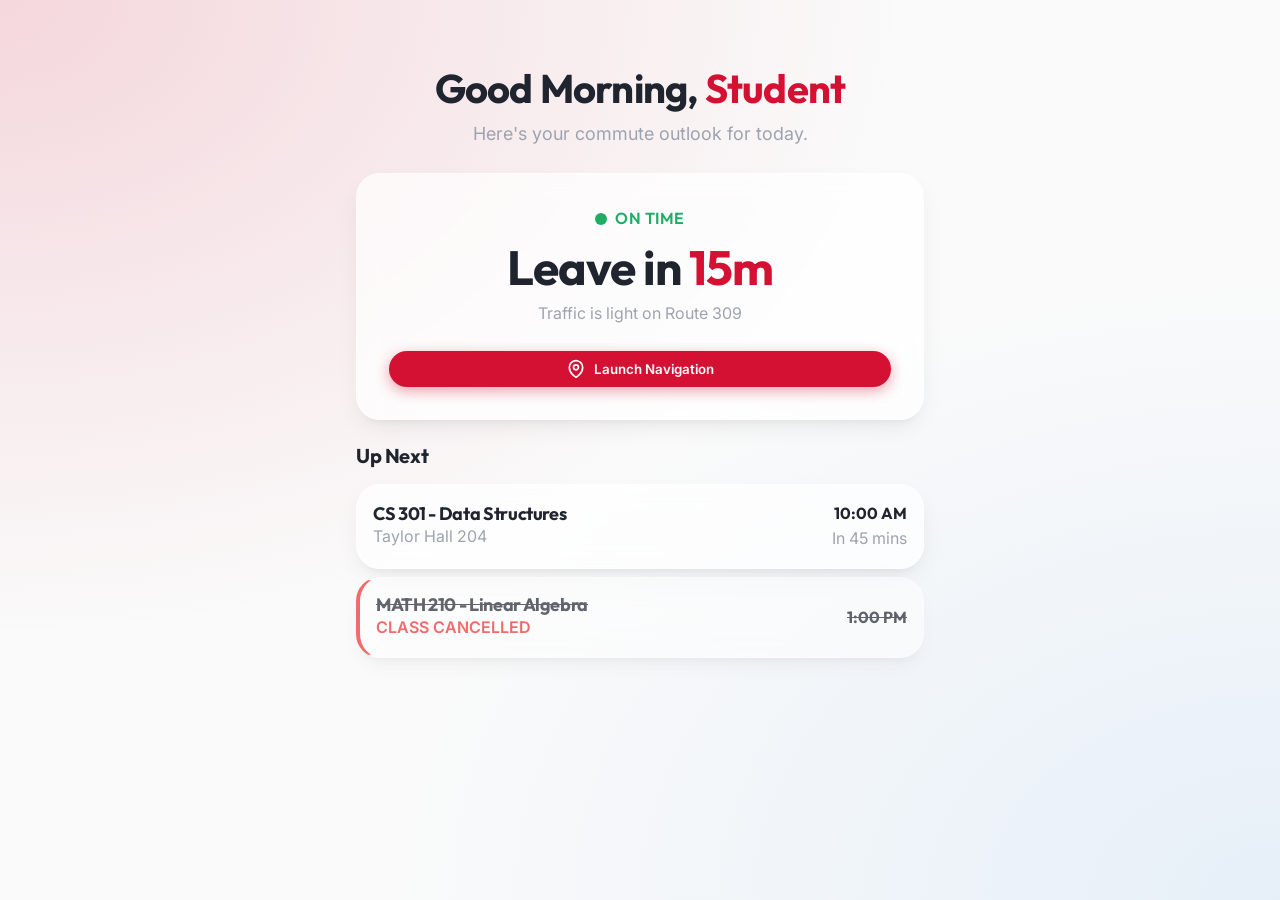
==== index.html @ 035d9648 "Replace demo with Arcadia Commuter UI and assets Remove the old flamboyant SRC/index.html demo and a" ====
<!DOCTYPE html>
<html lang="en">
<head>
    <meta charset="UTF-8">
    <meta name="viewport" content="width=device-width, initial-scale=1.0, maximum-scale=1.0, user-scalable=no">
    <!-- Essential SEO & Meta Settings -->
    <title>Arcadia Commuter Assistant</title>
    <meta name="description" content="A premium utility application to help Arcadia University students determine when to leave for class based on traffic and class cancellations.">
    <!-- Connect our Design System -->
    <link rel="stylesheet" href="styles/style.css">
</head>
<body>
    <div class="container container-sm" style="padding-top: 4rem;">
        
        <!-- Header -->
        <header class="text-center mb-lg">
            <h1 style="font-size: var(--text-4xl); margin-bottom: var(--space-sm);">
                Good Morning, <span class="text-brand">Student</span>
            </h1>
            <p class="text-muted" style="font-size: var(--text-lg);">Here's your commute outlook for today.</p>
        </header>

        <!-- Status Card (Glassmorphism) -->
        <div class="card-glass mb-lg" style="text-align: center;">
            <div style="display: flex; justify-content: center; align-items: center; gap: var(--space-sm); margin-bottom: var(--space-sm);">
                <!-- Animated pulsing dot indicator -->
                <div style="width: 12px; height: 12px; background-color: var(--success-main); border-radius: 50%;" class="animate-pulse-soft"></div>
                <span class="text-success" style="font-weight: 600; font-family: var(--font-heading); letter-spacing: 0.5px;">ON TIME</span>
            </div>
            
            <h2 style="font-size: var(--text-5xl); margin-bottom: var(--space-xs);">
                Leave in <span class="text-brand">15m</span>
            </h2>
            <p class="text-muted" style="margin-bottom: var(--space-lg);">Traffic is light on Route 309</p>
            
            <button class="btn-primary" style="width: 100%;">
                <svg width="20" height="20" viewBox="0 0 24 24" fill="none" stroke="currentColor" stroke-width="2" stroke-linecap="round" stroke-linejoin="round">
                    <path d="M12 22s-8-4.5-8-11.8A8 8 0 0 1 12 2a8 8 0 0 1 8 8.2c0 7.3-8 11.8-8 11.8z"></path>
                    <circle cx="12" cy="10" r="3"></circle>
                </svg>
                Launch Navigation
            </button>
        </div>

        <!-- Schedule Preview -->
        <div>
            <h3 style="font-size: var(--text-xl); margin-bottom: var(--space-md);">Up Next</h3>
            
            <!-- Individual Class Card -->
            <div class="card-glass" style="padding: var(--space-md); margin-bottom: var(--space-sm); display: flex; justify-content: space-between; align-items: center;">
                <div>
                    <h4 style="font-size: var(--text-lg);">CS 301 - Data Structures</h4>
                    <p class="text-muted text-sm">Taylor Hall 204</p>
                </div>
                <div style="text-align: right;">
                    <strong style="font-family: var(--font-heading);">10:00 AM</strong>
                    <p class="text-xs text-muted">In 45 mins</p>
                </div>
            </div>

            <!-- Cancelled Class Card -->
            <div class="card-glass" style="padding: var(--space-md); border-left: 4px solid var(--danger-main); opacity: 0.7;">
                <div class="flex justify-between items-center">
                    <div>
                        <h4 style="font-size: var(--text-lg); text-decoration: line-through;">MATH 210 - Linear Algebra</h4>
                        <p class="text-danger text-sm" style="font-weight: 600;">CLASS CANCELLED</p>
                    </div>
                    <div style="text-align: right; text-decoration: line-through;">
                        <strong style="font-family: var(--font-heading);">1:00 PM</strong>
                    </div>
                </div>
            </div>
        </div>

    </div>

    <script>
        // Check for OS/System theme preference and apply seamlessly if unhandled
        const prefersDarkScheme = window.matchMedia("(prefers-color-scheme: dark)");

        // Initial setup for any dynamic theme-toggling logic we add later
        console.log("Design system loaded successfully.");
    </script>
</body>
</html>
---- styles/style.css ----
/* ==========================================================================
   Arcadia Commuter Assistant: Core Design System
   ========================================================================== */

@import url('https://fonts.googleapis.com/css2?family=Outfit:wght@300;400;500;600;700;800&family=Inter:wght@400;500;600&display=swap');

:root {
  /* ========================================================================
     1. Color Palette (HSL Tokens)
     ======================================================================== */
  /* Arcadia Brand Colors */
  --hue-brand: 350; /* Arcadia Red/Cardinal */
  --sat-brand: 85%;
  --brand-light: hsl(var(--hue-brand), var(--sat-brand), 95%);
  --brand-main: hsl(var(--hue-brand), var(--sat-brand), 45%);
  --brand-dark: hsl(var(--hue-brand), var(--sat-brand), 30%);

  /* Semantic - Accent, Success, Warning, Danger */
  --accent-main: hsl(210, 80%, 55%);
  --success-main: hsl(150, 70%, 40%);
  --warning-main: hsl(40, 95%, 55%);
  --danger-main: hsl(0, 85%, 55%);

  /* Base Light Theme Tokens */
  --bg-primary: hsl(0, 0%, 98%);
  --bg-secondary: hsl(0, 0%, 100%);
  --bg-glass: rgba(255, 255, 255, 0.7);
  --bg-glass-heavy: rgba(255, 255, 255, 0.3);

  --text-primary: hsl(220, 20%, 15%);
  --text-secondary: hsl(220, 15%, 45%);
  --text-muted: hsl(220, 10%, 65%);

  --border-light: hsl(220, 15%, 90%);
  --border-glass: rgba(255, 255, 255, 0.4);

  /* ========================================================================
     2. Typography
     ======================================================================== */
  --font-base: 'Inter', sans-serif;
  --font-heading: 'Outfit', sans-serif;

  --text-xs: 0.75rem;
  --text-sm: 0.875rem;
  --text-base: 1rem;
  --text-lg: 1.125rem;
  --text-xl: 1.25rem;
  --text-2xl: 1.5rem;
  --text-3xl: 2rem;
  --text-4xl: 2.5rem;
  --text-5xl: 3rem;

  /* ========================================================================
     3. Spacing & Sizing
     ======================================================================== */
  --space-xs: 0.25rem;
  --space-sm: 0.5rem;
  --space-md: 1rem;
  --space-lg: 1.5rem;
  --space-xl: 2rem;
  --space-2xl: 3rem;
  
  --container-max: 1200px;
  --container-sm: 600px;

  /* ========================================================================
     4. Layout & Shapes (Radii, Shadows, Glass)
     ======================================================================== */
  --radius-sm: 8px;
  --radius-md: 16px;
  --radius-lg: 24px;
  --radius-round: 9999px;

  --shadow-sm: 0 4px 6px -1px rgba(0, 0, 0, 0.05), 0 2px 4px -1px rgba(0, 0, 0, 0.03);
  --shadow-md: 0 10px 25px -5px rgba(0, 0, 0, 0.08), 0 8px 10px -6px rgba(0, 0, 0, 0.05);
  --shadow-lg: 0 25px 50px -12px rgba(0, 0, 0, 0.15);
  
  --glass-blur: blur(12px);

  /* ========================================================================
     5. Motion & Transitions
     ======================================================================== */
  --transition-fast: 150ms cubic-bezier(0.4, 0, 0.2, 1);
  --transition-base: 250ms cubic-bezier(0.4, 0, 0.2, 1);
  --transition-bounce: 400ms cubic-bezier(0.34, 1.56, 0.64, 1);
}

/* ========================================================================
   Dark Mode Overrides
   ======================================================================== */
@media (prefers-color-scheme: dark) {
  :root {
    --bg-primary: hsl(220, 25%, 8%);
    --bg-secondary: hsl(220, 25%, 12%);
    --bg-glass: rgba(20, 22, 28, 0.75);
    --bg-glass-heavy: rgba(20, 22, 28, 0.4);

    --text-primary: hsl(0, 0%, 98%);
    --text-secondary: hsl(220, 15%, 75%);
    --text-muted: hsl(220, 15%, 55%);

    --border-light: hsl(220, 20%, 20%);
    --border-glass: rgba(255, 255, 255, 0.05);
    
    --shadow-sm: 0 4px 6px -1px rgba(0, 0, 0, 0.3);
    --shadow-md: 0 10px 25px -5px rgba(0, 0, 0, 0.4);
    --shadow-lg: 0 25px 50px -12px rgba(0, 0, 0, 0.6);
  }
}

/* Explicit `.dark` class support if user wants a manual theme toggle */
:root.dark {
  --bg-primary: hsl(220, 25%, 8%);
  --bg-secondary: hsl(220, 25%, 12%);
  --bg-glass: rgba(20, 22, 28, 0.75);
  --bg-glass-heavy: rgba(20, 22, 28, 0.4);

  --text-primary: hsl(0, 0%, 98%);
  --text-secondary: hsl(220, 15%, 75%);
  --text-muted: hsl(220, 15%, 55%);

  --border-light: hsl(220, 20%, 20%);
  --border-glass: rgba(255, 255, 255, 0.05);
  
  --shadow-sm: 0 4px 6px -1px rgba(0, 0, 0, 0.3);
  --shadow-md: 0 10px 25px -5px rgba(0, 0, 0, 0.4);
  --shadow-lg: 0 25px 50px -12px rgba(0, 0, 0, 0.6);
}

/* ========================================================================
   Reset & Base Styles
   ======================================================================== */
*, *::before, *::after {
  box-sizing: border-box;
  margin: 0;
  padding: 0;
}

body {
  font-family: var(--font-base);
  background-color: var(--bg-primary);
  color: var(--text-primary);
  line-height: 1.6;
  min-height: 100vh;
  transition: background-color var(--transition-base), color var(--transition-base);
  
  /* Beautiful animated mesh gradient background for extreme premium feel */
  background-image: 
    radial-gradient(at 0% 0%, hsla(var(--hue-brand), var(--sat-brand), 45%, 0.15) 0px, transparent 50%),
    radial-gradient(at 100% 100%, hsla(210, 80%, 55%, 0.1) 0px, transparent 50%);
  background-attachment: fixed;
  background-size: cover;
}

h1, h2, h3, h4, h5, h6 {
  font-family: var(--font-heading);
  font-weight: 700;
  line-height: 1.2;
  color: var(--text-primary);
  letter-spacing: -0.02em;
}

a {
  color: var(--accent-main);
  text-decoration: none;
  transition: color var(--transition-fast);
}

a:hover {
  filter: brightness(1.2);
}

img {
  max-width: 100%;
  display: block;
}

/* ========================================================================
   Utility Classes & Components
   ======================================================================== */

.container {
  width: 100%;
  max-width: var(--container-max);
  margin: 0 auto;
  padding: 0 var(--space-md);
}

.container-sm {
  max-width: var(--container-sm);
}

/* Premium Glassmorphic Card */
.card-glass {
  background: var(--bg-glass);
  backdrop-filter: var(--glass-blur);
  -webkit-backdrop-filter: var(--glass-blur);
  border: 1px solid var(--border-glass);
  border-radius: var(--radius-lg);
  padding: var(--space-xl);
  box-shadow: var(--shadow-md);
  transition: transform var(--transition-bounce), box-shadow var(--transition-base);
}

.card-glass:hover {
  transform: translateY(-4px);
  box-shadow: var(--shadow-lg);
}

/* Primary Action Button */
.btn-primary {
  display: inline-flex;
  align-items: center;
  justify-content: center;
  gap: var(--space-sm);
  background-color: var(--brand-main);
  color: #ffffff;
  font-family: var(--font-base);
  font-weight: 600;
  padding: var(--space-sm) var(--space-lg);
  border-radius: var(--radius-round);
  border: none;
  cursor: pointer;
  transition: all var(--transition-bounce);
  box-shadow: 0 4px 14px 0 hsla(var(--hue-brand), var(--sat-brand), 45%, 0.4);
}

.btn-primary:hover {
  transform: translateY(-2px) scale(1.02);
  box-shadow: 0 6px 20px 0 hsla(var(--hue-brand), var(--sat-brand), 45%, 0.6);
  background-color: hsl(var(--hue-brand), var(--sat-brand), 50%);
}

.btn-primary:active {
  transform: translateY(1px) scale(0.98);
}

/* Specific Utilities */
.text-brand { color: var(--brand-main); }
.text-danger { color: var(--danger-main); }
.text-success { color: var(--success-main); }
.text-muted { color: var(--text-muted); }

.flex { display: flex; }
.items-center { align-items: center; }
.justify-between { justify-content: space-between; }
.gap-sm { gap: var(--space-sm); }
.gap-md { gap: var(--space-md); }

.mt-md { margin-top: var(--space-md); }
.mb-lg { margin-bottom: var(--space-lg); }
.text-center { text-align: center; }

/* Micro-animations */
@keyframes pulse-soft {
  0% { transform: scale(1); }
  50% { transform: scale(1.05); }
  100% { transform: scale(1); }
}

.animate-pulse-soft {
  animation: pulse-soft 2s infinite ease-in-out;
}
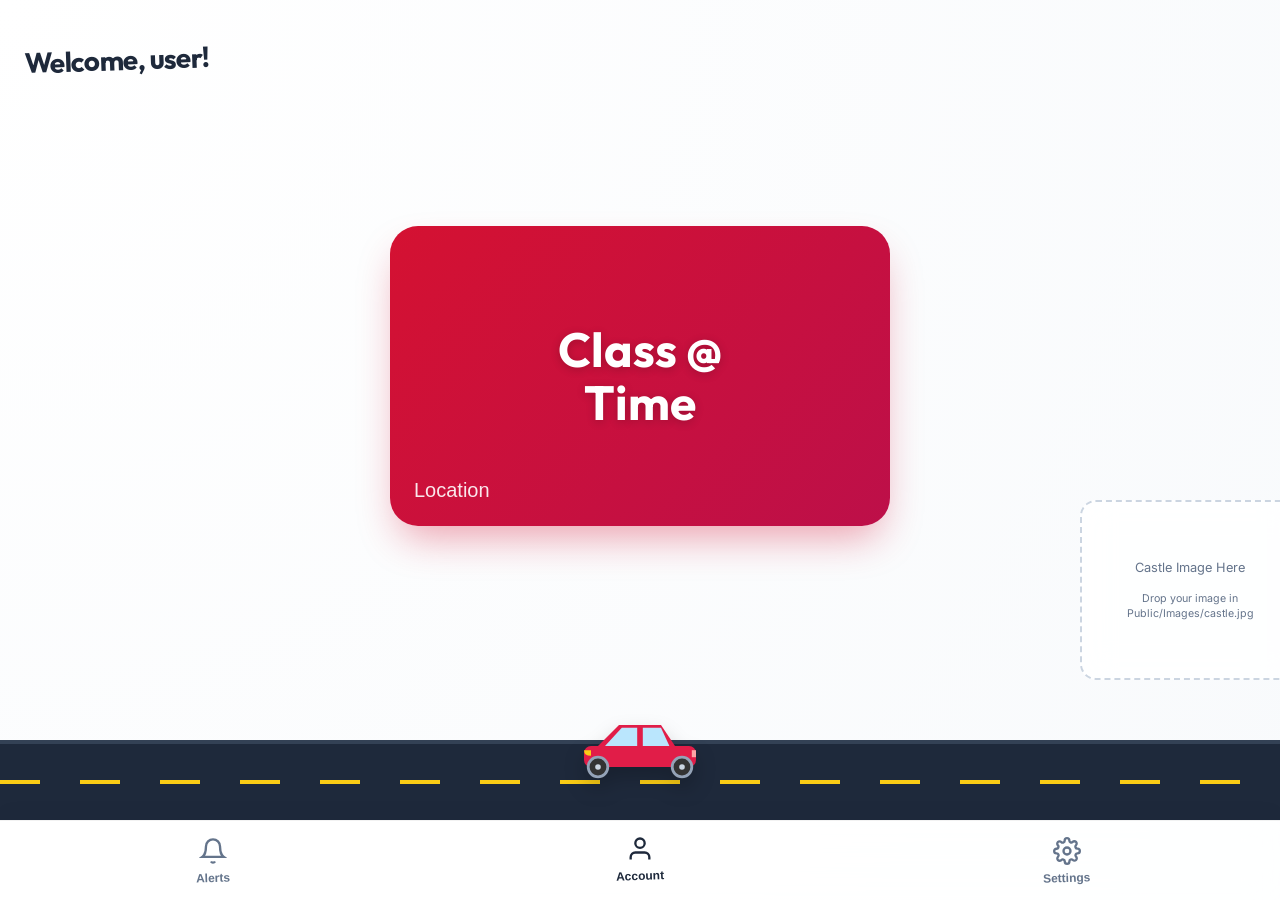
==== commit 008aedfe: "Redesign UI: new app layout & car animation Replace previous glass cards and schedule preview with a" ====
--- a/index.html
+++ b/index.html
@@ -3,83 +3,104 @@
 <head>
     <meta charset="UTF-8">
     <meta name="viewport" content="width=device-width, initial-scale=1.0, maximum-scale=1.0, user-scalable=no">
-    <!-- Essential SEO & Meta Settings -->
     <title>Arcadia Commuter Assistant</title>
-    <meta name="description" content="A premium utility application to help Arcadia University students determine when to leave for class based on traffic and class cancellations.">
-    <!-- Connect our Design System -->
     <link rel="stylesheet" href="styles/style.css">
 </head>
 <body>
-    <div class="container container-sm" style="padding-top: 4rem;">
+    <div class="app-container">
         
-        <!-- Header -->
-        <header class="text-center mb-lg">
-            <h1 style="font-size: var(--text-4xl); margin-bottom: var(--space-sm);">
-                Good Morning, <span class="text-brand">Student</span>
-            </h1>
-            <p class="text-muted" style="font-size: var(--text-lg);">Here's your commute outlook for today.</p>
+        <!-- Top Text -->
+        <header class="app-header">
+            <h1 class="sketchy-text">Welcome, user!</h1>
         </header>
 
-        <!-- Status Card (Glassmorphism) -->
-        <div class="card-glass mb-lg" style="text-align: center;">
-            <div style="display: flex; justify-content: center; align-items: center; gap: var(--space-sm); margin-bottom: var(--space-sm);">
-                <!-- Animated pulsing dot indicator -->
-                <div style="width: 12px; height: 12px; background-color: var(--success-main); border-radius: 50%;" class="animate-pulse-soft"></div>
-                <span class="text-success" style="font-weight: 600; font-family: var(--font-heading); letter-spacing: 0.5px;">ON TIME</span>
-            </div>
+        <!-- Main Dashboard View -->
+        <main class="main-content">
             
-            <h2 style="font-size: var(--text-5xl); margin-bottom: var(--space-xs);">
-                Leave in <span class="text-brand">15m</span>
-            </h2>
-            <p class="text-muted" style="margin-bottom: var(--space-lg);">Traffic is light on Route 309</p>
-            
-            <button class="btn-primary" style="width: 100%;">
-                <svg width="20" height="20" viewBox="0 0 24 24" fill="none" stroke="currentColor" stroke-width="2" stroke-linecap="round" stroke-linejoin="round">
-                    <path d="M12 22s-8-4.5-8-11.8A8 8 0 0 1 12 2a8 8 0 0 1 8 8.2c0 7.3-8 11.8-8 11.8z"></path>
-                    <circle cx="12" cy="10" r="3"></circle>
-                </svg>
-                Launch Navigation
-            </button>
-        </div>
-
-        <!-- Schedule Preview -->
-        <div>
-            <h3 style="font-size: var(--text-xl); margin-bottom: var(--space-md);">Up Next</h3>
-            
-            <!-- Individual Class Card -->
-            <div class="card-glass" style="padding: var(--space-md); margin-bottom: var(--space-sm); display: flex; justify-content: space-between; align-items: center;">
-                <div>
-                    <h4 style="font-size: var(--text-lg);">CS 301 - Data Structures</h4>
-                    <p class="text-muted text-sm">Taylor Hall 204</p>
-                </div>
-                <div style="text-align: right;">
-                    <strong style="font-family: var(--font-heading);">10:00 AM</strong>
-                    <p class="text-xs text-muted">In 45 mins</p>
+            <!-- Red Class @ Time Box -->
+            <div class="red-class-card">
+                <h2>Class @ <br> Time</h2>
+                <div class="card-location">
+                    <span class="sketchy-text">Location</span>
                 </div>
             </div>
 
-            <!-- Cancelled Class Card -->
-            <div class="card-glass" style="padding: var(--space-md); border-left: 4px solid var(--danger-main); opacity: 0.7;">
-                <div class="flex justify-between items-center">
-                    <div>
-                        <h4 style="font-size: var(--text-lg); text-decoration: line-through;">MATH 210 - Linear Algebra</h4>
-                        <p class="text-danger text-sm" style="font-weight: 600;">CLASS CANCELLED</p>
-                    </div>
-                    <div style="text-align: right; text-decoration: line-through;">
-                        <strong style="font-family: var(--font-heading);">1:00 PM</strong>
-                    </div>
-                </div>
+            <!-- Castle Image (Positioned to the right of the red block) -->
+            <div class="castle-container">
+                <!-- User can replace this with their castle image in Public/Images -->
+                <img src="Public/Images/castle.jpg" alt="Castle" class="castle-img" onerror="this.style.display='none'; this.parentElement.classList.add('no-image'); this.parentElement.innerHTML='<div style=\'padding: 10px;\'>Castle Image Here<br><br><small>Drop your image in Public/Images/castle.jpg</small></div>';">
+            </div>
+
+        </main>
+
+        <!-- The Road and Car Animation -->
+        <div class="road-scene">
+            <!-- The Car -->
+            <div class="car-container">
+                <!-- Premium SVG of a red semi-realistic/modern cute car -->
+                <svg class="car-svg" viewBox="0 0 100 50" xmlns="http://www.w3.org/2000/svg">
+                    <!-- Wheels (Back background) -->
+                    <circle cx="20" cy="40" r="8" fill="#111" />
+                    <circle cx="80" cy="40" r="8" fill="#111" />
+                    
+                    <!-- Car Body Bottom -->
+                    <rect x="10" y="25" width="80" height="15" rx="5" fill="#e11d48" />
+                    
+                    <!-- Car Body Top (Cabin) -->
+                    <path d="M 25 25 L 35 10 L 65 10 L 80 25 Z" fill="#e11d48" />
+                    
+                    <!-- Windows -->
+                    <path d="M 35 12 L 48 12 L 48 25 L 29 25 Z" fill="#bae6fd" />
+                    <path d="M 52 12 L 63 12 L 75 25 L 52 25 Z" fill="#bae6fd" />
+                    
+                    <!-- Headlight / Taillight -->
+                    <path d="M 85 28 L 90 28 Q 90 32 85 32 Z" fill="#facc15" /> <!-- Headlight -->
+                    <rect x="10" y="28" width="3" height="5" fill="#fca5a5" /> <!-- Taillight -->
+
+                    <!-- Front Wheels (Foreground) -->
+                    <circle cx="20" cy="40" r="7" fill="#333" stroke="#94a3b8" stroke-width="2" />
+                    <circle cx="80" cy="40" r="7" fill="#333" stroke="#94a3b8" stroke-width="2" />
+                    <circle cx="20" cy="40" r="2" fill="#cbd5e1" />
+                    <circle cx="80" cy="40" r="2" fill="#cbd5e1" />
+                </svg>
+            </div>
+            
+            <!-- Road with moving dash line -->
+            <div class="road">
+                <div class="road-lines"></div>
             </div>
         </div>
 
+        <!-- Bottom Navigation Bar -->
+        <nav class="bottom-nav">
+            <!-- Alerts Icon -->
+            <a href="#" class="nav-item">
+                <svg class="nav-icon" viewBox="0 0 24 24" fill="none" stroke="currentColor">
+                    <path d="M18 8A6 6 0 0 0 6 8c0 7-3 9-3 9h18s-3-2-3-9"></path>
+                    <path d="M13.73 21a2 2 0 0 1-3.46 0"></path>
+                </svg>
+                <span class="nav-label sketchy-text">Alerts</span>
+            </a>
+            
+            <!-- Account Icon -->
+            <a href="#" class="nav-item active">
+                <svg class="nav-icon" viewBox="0 0 24 24" fill="none" stroke="currentColor">
+                    <path d="M20 21v-2a4 4 0 0 0-4-4H8a4 4 0 0 0-4 4v2"></path>
+                    <circle cx="12" cy="7" r="4"></circle>
+                </svg>
+                <span class="nav-label sketchy-text">Account</span>
+            </a>
+            
+            <!-- Settings Icon -->
+            <a href="#" class="nav-item">
+                <svg class="nav-icon" viewBox="0 0 24 24" fill="none" stroke="currentColor">
+                    <circle cx="12" cy="12" r="3"></circle>
+                    <path d="M19.4 15a1.65 1.65 0 0 0 .33 1.82l.06.06a2 2 0 0 1 0 2.83 2 2 0 0 1-2.83 0l-.06-.06a1.65 1.65 0 0 0-1.82-.33 1.65 1.65 0 0 0-1 1.51V21a2 2 0 0 1-2 2 2 2 0 0 1-2-2v-.09A1.65 1.65 0 0 0 9 19.4a1.65 1.65 0 0 0-1.82.33l-.06.06a2 2 0 0 1-2.83 0 2 2 0 0 1 0-2.83l.06-.06a1.65 1.65 0 0 0 .33-1.82 1.65 1.65 0 0 0-1.51-1H3a2 2 0 0 1-2-2 2 2 0 0 1 2-2h.09A1.65 1.65 0 0 0 4.6 9a1.65 1.65 0 0 0-.33-1.82l-.06-.06a2 2 0 0 1 0-2.83 2 2 0 0 1 2.83 0l.06.06a1.65 1.65 0 0 0 1.82.33H9a1.65 1.65 0 0 0 1-1.51V3a2 2 0 0 1 2-2 2 2 0 0 1 2 2v.09a1.65 1.65 0 0 0 1 1.51 1.65 1.65 0 0 0 1.82-.33l.06-.06a2 2 0 0 1 2.83 0 2 2 0 0 1 0 2.83l-.06.06a1.65 1.65 0 0 0-.33 1.82V9a1.65 1.65 0 0 0 1.51 1H21a2 2 0 0 1 2 2 2 2 0 0 1-2 2h-.09a1.65 1.65 0 0 0-1.51 1z"></path>
+                </svg>
+                <span class="nav-label sketchy-text">Settings</span>
+            </a>
+        </nav>
+        
     </div>
-
-    <script>
-        // Check for OS/System theme preference and apply seamlessly if unhandled
-        const prefersDarkScheme = window.matchMedia("(prefers-color-scheme: dark)");
-
-        // Initial setup for any dynamic theme-toggling logic we add later
-        console.log("Design system loaded successfully.");
-    </script>
 </body>
 </html>
--- a/styles/style.css
+++ b/styles/style.css
@@ -1,263 +1,262 @@
 /* ==========================================================================
-   Arcadia Commuter Assistant: Core Design System
+   Arcadia Commuter Assistant: Core Design System & Sketch Layout
    ========================================================================== */
 
 @import url('https://fonts.googleapis.com/css2?family=Outfit:wght@300;400;500;600;700;800&family=Inter:wght@400;500;600&display=swap');
 
 :root {
-  /* ========================================================================
-     1. Color Palette (HSL Tokens)
-     ======================================================================== */
   /* Arcadia Brand Colors */
-  --hue-brand: 350; /* Arcadia Red/Cardinal */
+  --hue-brand: 350; 
   --sat-brand: 85%;
   --brand-light: hsl(var(--hue-brand), var(--sat-brand), 95%);
-  --brand-main: hsl(var(--hue-brand), var(--sat-brand), 45%);
+  --brand-main: hsl(var(--hue-brand), var(--sat-brand), 45%); /* The Red */
   --brand-dark: hsl(var(--hue-brand), var(--sat-brand), 30%);
 
-  /* Semantic - Accent, Success, Warning, Danger */
-  --accent-main: hsl(210, 80%, 55%);
-  --success-main: hsl(150, 70%, 40%);
-  --warning-main: hsl(40, 95%, 55%);
-  --danger-main: hsl(0, 85%, 55%);
-
-  /* Base Light Theme Tokens */
-  --bg-primary: hsl(0, 0%, 98%);
-  --bg-secondary: hsl(0, 0%, 100%);
-  --bg-glass: rgba(255, 255, 255, 0.7);
-  --bg-glass-heavy: rgba(255, 255, 255, 0.3);
-
-  --text-primary: hsl(220, 20%, 15%);
-  --text-secondary: hsl(220, 15%, 45%);
-  --text-muted: hsl(220, 10%, 65%);
-
-  --border-light: hsl(220, 15%, 90%);
-  --border-glass: rgba(255, 255, 255, 0.4);
-
-  /* ========================================================================
-     2. Typography
-     ======================================================================== */
+  /* Backgrounds */
+  --bg-primary: #f8fafc;
+  --bg-glass: rgba(255, 255, 255, 0.85);
+
+  /* Typography */
   --font-base: 'Inter', sans-serif;
   --font-heading: 'Outfit', sans-serif;
-
-  --text-xs: 0.75rem;
-  --text-sm: 0.875rem;
-  --text-base: 1rem;
-  --text-lg: 1.125rem;
-  --text-xl: 1.25rem;
-  --text-2xl: 1.5rem;
-  --text-3xl: 2rem;
-  --text-4xl: 2.5rem;
-  --text-5xl: 3rem;
-
-  /* ========================================================================
-     3. Spacing & Sizing
-     ======================================================================== */
-  --space-xs: 0.25rem;
-  --space-sm: 0.5rem;
-  --space-md: 1rem;
-  --space-lg: 1.5rem;
-  --space-xl: 2rem;
-  --space-2xl: 3rem;
-  
-  --container-max: 1200px;
-  --container-sm: 600px;
-
-  /* ========================================================================
-     4. Layout & Shapes (Radii, Shadows, Glass)
-     ======================================================================== */
-  --radius-sm: 8px;
-  --radius-md: 16px;
-  --radius-lg: 24px;
-  --radius-round: 9999px;
-
-  --shadow-sm: 0 4px 6px -1px rgba(0, 0, 0, 0.05), 0 2px 4px -1px rgba(0, 0, 0, 0.03);
-  --shadow-md: 0 10px 25px -5px rgba(0, 0, 0, 0.08), 0 8px 10px -6px rgba(0, 0, 0, 0.05);
-  --shadow-lg: 0 25px 50px -12px rgba(0, 0, 0, 0.15);
-  
-  --glass-blur: blur(12px);
-
-  /* ========================================================================
-     5. Motion & Transitions
-     ======================================================================== */
-  --transition-fast: 150ms cubic-bezier(0.4, 0, 0.2, 1);
-  --transition-base: 250ms cubic-bezier(0.4, 0, 0.2, 1);
-  --transition-bounce: 400ms cubic-bezier(0.34, 1.56, 0.64, 1);
-}
-
-/* ========================================================================
-   Dark Mode Overrides
-   ======================================================================== */
-@media (prefers-color-scheme: dark) {
-  :root {
-    --bg-primary: hsl(220, 25%, 8%);
-    --bg-secondary: hsl(220, 25%, 12%);
-    --bg-glass: rgba(20, 22, 28, 0.75);
-    --bg-glass-heavy: rgba(20, 22, 28, 0.4);
-
-    --text-primary: hsl(0, 0%, 98%);
-    --text-secondary: hsl(220, 15%, 75%);
-    --text-muted: hsl(220, 15%, 55%);
-
-    --border-light: hsl(220, 20%, 20%);
-    --border-glass: rgba(255, 255, 255, 0.05);
-    
-    --shadow-sm: 0 4px 6px -1px rgba(0, 0, 0, 0.3);
-    --shadow-md: 0 10px 25px -5px rgba(0, 0, 0, 0.4);
-    --shadow-lg: 0 25px 50px -12px rgba(0, 0, 0, 0.6);
-  }
-}
-
-/* Explicit `.dark` class support if user wants a manual theme toggle */
-:root.dark {
-  --bg-primary: hsl(220, 25%, 8%);
-  --bg-secondary: hsl(220, 25%, 12%);
-  --bg-glass: rgba(20, 22, 28, 0.75);
-  --bg-glass-heavy: rgba(20, 22, 28, 0.4);
-
-  --text-primary: hsl(0, 0%, 98%);
-  --text-secondary: hsl(220, 15%, 75%);
-  --text-muted: hsl(220, 15%, 55%);
-
-  --border-light: hsl(220, 20%, 20%);
-  --border-glass: rgba(255, 255, 255, 0.05);
-  
-  --shadow-sm: 0 4px 6px -1px rgba(0, 0, 0, 0.3);
-  --shadow-md: 0 10px 25px -5px rgba(0, 0, 0, 0.4);
-  --shadow-lg: 0 25px 50px -12px rgba(0, 0, 0, 0.6);
-}
-
-/* ========================================================================
-   Reset & Base Styles
-   ======================================================================== */
-*, *::before, *::after {
-  box-sizing: border-box;
-  margin: 0;
-  padding: 0;
-}
+  --text-primary: #1e293b;
+  --text-muted: #64748b;
+
+  /* Glass/Shadow */
+  --glass-blur: blur(16px);
+  --shadow-sm: 0 4px 6px -1px rgba(0, 0, 0, 0.05);
+  --shadow-md: 0 10px 25px -5px rgba(0, 0, 0, 0.1);
+  --shadow-red: 0 20px 40px -10px hsla(var(--hue-brand), var(--sat-brand), 45%, 0.4);
+}
+
+* { box-sizing: border-box; margin: 0; padding: 0; }
 
 body {
   font-family: var(--font-base);
   background-color: var(--bg-primary);
   color: var(--text-primary);
-  line-height: 1.6;
-  min-height: 100vh;
-  transition: background-color var(--transition-base), color var(--transition-base);
-  
-  /* Beautiful animated mesh gradient background for extreme premium feel */
-  background-image: 
-    radial-gradient(at 0% 0%, hsla(var(--hue-brand), var(--sat-brand), 45%, 0.15) 0px, transparent 50%),
-    radial-gradient(at 100% 100%, hsla(210, 80%, 55%, 0.1) 0px, transparent 50%);
-  background-attachment: fixed;
-  background-size: cover;
-}
-
-h1, h2, h3, h4, h5, h6 {
-  font-family: var(--font-heading);
+  height: 100vh;
+  width: 100vw;
+  overflow: hidden; /* Prevent scrolling, act like an app */
+  display: flex;
+  flex-direction: column;
+}
+
+/* App Layout */
+.app-container {
+  display: flex;
+  flex-direction: column;
+  height: 100%;
+  width: 100%;
+  position: relative;
+  background: radial-gradient(circle at top left, #ffffff, var(--bg-primary));
+  box-shadow: var(--shadow-md);
+}
+
+/* Header */
+.app-header {
+  padding: 24px 24px 12px;
+  z-index: 10;
+}
+
+.app-header h1 {
+  font-family: var(--font-heading);
+  font-size: 1.75rem;
   font-weight: 700;
-  line-height: 1.2;
   color: var(--text-primary);
   letter-spacing: -0.02em;
 }
 
-a {
-  color: var(--accent-main);
-  text-decoration: none;
-  transition: color var(--transition-fast);
-}
-
-a:hover {
-  filter: brightness(1.2);
-}
-
-img {
-  max-width: 100%;
-  display: block;
-}
-
-/* ========================================================================
-   Utility Classes & Components
-   ======================================================================== */
-
-.container {
-  width: 100%;
-  max-width: var(--container-max);
-  margin: 0 auto;
-  padding: 0 var(--space-md);
-}
-
-.container-sm {
-  max-width: var(--container-sm);
-}
-
-/* Premium Glassmorphic Card */
-.card-glass {
+/* Main Content Area */
+.main-content {
+  flex: 1;
+  position: relative;
+  padding: 0 24px;
+  display: flex;
+  align-items: center; 
+  justify-content: center;
+}
+
+/* The Big Red Card */
+.red-class-card {
+  width: 90%;
+  max-width: 500px;
+  min-height: 300px;
+  background: linear-gradient(135deg, var(--brand-main), hsl(340, 85%, 40%));
+  border-radius: 28px;
+  box-shadow: var(--shadow-red);
+  position: relative;
+  display: flex;
+  flex-direction: column;
+  justify-content: center;
+  align-items: center;
+  z-index: 5;
+  transition: transform 0.3s cubic-bezier(0.34, 1.56, 0.64, 1);
+}
+
+.red-class-card:hover {
+  transform: translateY(-8px) scale(1.02);
+}
+
+.red-class-card h2 {
+  color: white;
+  font-family: var(--font-heading);
+  font-size: 3rem;
+  text-align: center;
+  line-height: 1.1;
+  text-shadow: 0 2px 10px rgba(0,0,0,0.2);
+}
+
+.red-class-card .card-location {
+  position: absolute;
+  bottom: 24px;
+  left: 24px;
+  color: rgba(255, 255, 255, 0.9);
+  font-size: 1.25rem;
+  font-weight: 500;
+  font-family: var(--font-heading);
+}
+
+/* The Castle */
+.castle-container {
+  position: absolute;
+  right: -20px;
+  bottom: 0px; /* Rest on top of the road */
+  width: 220px;
+  height: 180px;
+  z-index: 1;
+}
+
+.castle-img {
+  width: 100%;
+  height: 100%;
+  object-fit: contain;
+  object-position: bottom;
+  filter: drop-shadow(0 10px 15px rgba(0,0,0,0.1));
+}
+
+/* Placeholder styling if image fails to load */
+.no-image {
   background: var(--bg-glass);
   backdrop-filter: var(--glass-blur);
-  -webkit-backdrop-filter: var(--glass-blur);
-  border: 1px solid var(--border-glass);
-  border-radius: var(--radius-lg);
-  padding: var(--space-xl);
-  box-shadow: var(--shadow-md);
-  transition: transform var(--transition-bounce), box-shadow var(--transition-base);
-}
-
-.card-glass:hover {
-  transform: translateY(-4px);
-  box-shadow: var(--shadow-lg);
-}
-
-/* Primary Action Button */
-.btn-primary {
-  display: inline-flex;
+  border: 2px dashed #cbd5e1;
+  border-radius: 16px;
+  display: flex;
   align-items: center;
   justify-content: center;
-  gap: var(--space-sm);
-  background-color: var(--brand-main);
-  color: #ffffff;
-  font-family: var(--font-base);
+  text-align: center;
+  color: var(--text-muted);
+  font-size: 0.8rem;
+  padding: 10px;
+}
+
+/* The Road Scene */
+.road-scene {
+  position: relative;
+  width: 100%;
+  height: 140px;
+  margin-bottom: 80px; /* Space for the bottom nav */
+  display: flex;
+  flex-direction: column;
+  justify-content: flex-end;
+}
+
+.car-container {
+  position: absolute;
+  bottom: 35px; /* Above the road line */
+  left: 50%;
+  transform: translateX(-50%);
+  width: 140px;
+  z-index: 20;
+  animation: car-bounce 0.8s infinite alternate ease-in-out;
+}
+
+.car-svg {
+  width: 100%;
+  height: auto;
+  filter: drop-shadow(0 10px 10px rgba(0,0,0,0.2));
+  transform: scaleX(-1);
+}
+
+@keyframes car-bounce {
+  from { transform: translateX(-50%) translateY(0); }
+  to { transform: translateX(-50%) translateY(-4px); }
+}
+
+.road {
+  width: 100%;
+  height: 80px;
+  background: #1e293b;
+  position: relative;
+  overflow: hidden;
+  border-top: 4px solid #334155;
+}
+
+.road-lines {
+  position: absolute;
+  top: 50%;
+  left: 0;
+  width: 200%; /* Double width to animate seamlessly */
+  height: 4px;
+  transform: translateY(-50%);
+  background-image: linear-gradient(to right, #facc15 50%, transparent 50%);
+  background-size: 80px 100%;
+  animation: road-move 1s linear infinite;
+}
+
+@keyframes road-move {
+  from { transform: translateY(-50%) translateX(0); }
+  to { transform: translateY(-50%) translateX(80px); }
+}
+
+/* Bottom Navigation */
+.bottom-nav {
+  position: absolute;
+  bottom: 0;
+  left: 0;
+  width: 100%;
+  height: 80px;
+  background: var(--bg-glass);
+  backdrop-filter: var(--glass-blur);
+  border-top: 1px solid rgba(0,0,0,0.05);
+  display: flex;
+  justify-content: space-around;
+  align-items: center;
+  padding-bottom: env(safe-area-inset-bottom, 0px); /* iPhone notch support */
+  z-index: 50;
+  box-shadow: 0 -10px 20px rgba(0,0,0,0.02);
+}
+
+.nav-item {
+  display: flex;
+  flex-direction: column;
+  align-items: center;
+  text-decoration: none;
+  color: var(--text-muted);
+  gap: 6px;
+  transition: color 0.2s, transform 0.2s;
+  width: 33%;
+}
+
+.nav-item:hover, .nav-item.active {
+  color: var(--text-primary);
+  transform: translateY(-2px);
+}
+
+.nav-icon {
+  width: 28px;
+  height: 28px;
+  stroke-width: 2;
+}
+
+.nav-label {
+  font-size: 0.75rem;
   font-weight: 600;
-  padding: var(--space-sm) var(--space-lg);
-  border-radius: var(--radius-round);
-  border: none;
-  cursor: pointer;
-  transition: all var(--transition-bounce);
-  box-shadow: 0 4px 14px 0 hsla(var(--hue-brand), var(--sat-brand), 45%, 0.4);
-}
-
-.btn-primary:hover {
-  transform: translateY(-2px) scale(1.02);
-  box-shadow: 0 6px 20px 0 hsla(var(--hue-brand), var(--sat-brand), 45%, 0.6);
-  background-color: hsl(var(--hue-brand), var(--sat-brand), 50%);
-}
-
-.btn-primary:active {
-  transform: translateY(1px) scale(0.98);
-}
-
-/* Specific Utilities */
-.text-brand { color: var(--brand-main); }
-.text-danger { color: var(--danger-main); }
-.text-success { color: var(--success-main); }
-.text-muted { color: var(--text-muted); }
-
-.flex { display: flex; }
-.items-center { align-items: center; }
-.justify-between { justify-content: space-between; }
-.gap-sm { gap: var(--space-sm); }
-.gap-md { gap: var(--space-md); }
-
-.mt-md { margin-top: var(--space-md); }
-.mb-lg { margin-bottom: var(--space-lg); }
-.text-center { text-align: center; }
-
-/* Micro-animations */
-@keyframes pulse-soft {
-  0% { transform: scale(1); }
-  50% { transform: scale(1.05); }
-  100% { transform: scale(1); }
-}
-
-.animate-pulse-soft {
-  animation: pulse-soft 2s infinite ease-in-out;
-}
+  font-family: var(--font-heading);
+}
+
+/* Hand sketched look tweaks (Optional stylistic choice) */
+.sketchy-text {
+  font-family: 'Comic Sans MS', 'Chalkboard SE', sans-serif; /* For the scribbled effect from image */
+  transform: rotate(-2deg);
+}
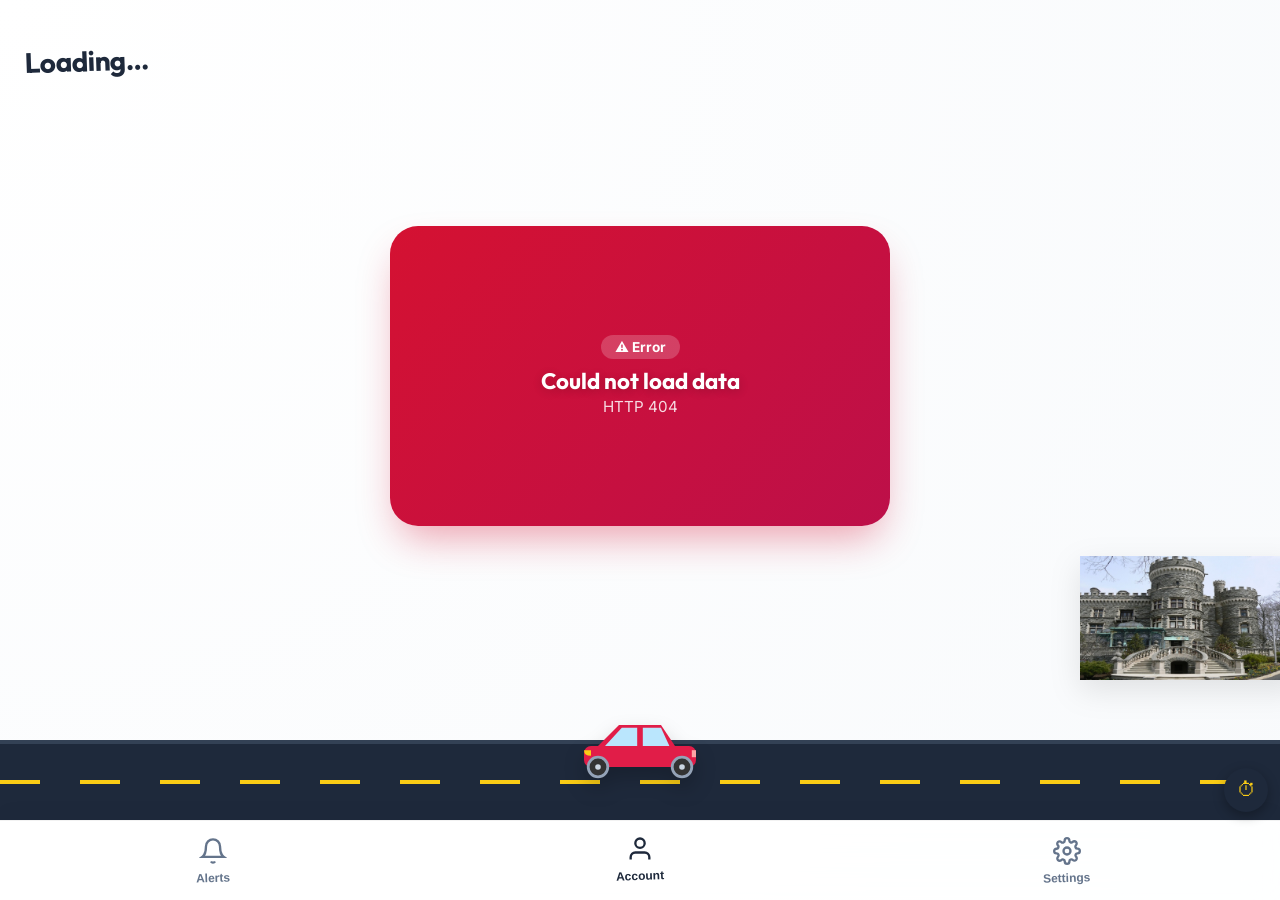
==== commit e763e51e: "Add dashboard API, worker, frontend and mocks Add backend and frontend pieces for the Arcadia Commut" ====
--- a/index.html
+++ b/index.html
@@ -11,7 +11,7 @@
         
         <!-- Top Text -->
         <header class="app-header">
-            <h1 class="sketchy-text">Welcome, user!</h1>
+            <h1 class="sketchy-text" id="greeting-text">Loading…</h1>
         </header>
 
         <!-- Main Dashboard View -->
@@ -102,5 +102,6 @@
         </nav>
         
     </div>
+    <script type="module" src="JS/app.js"></script>
 </body>
 </html>
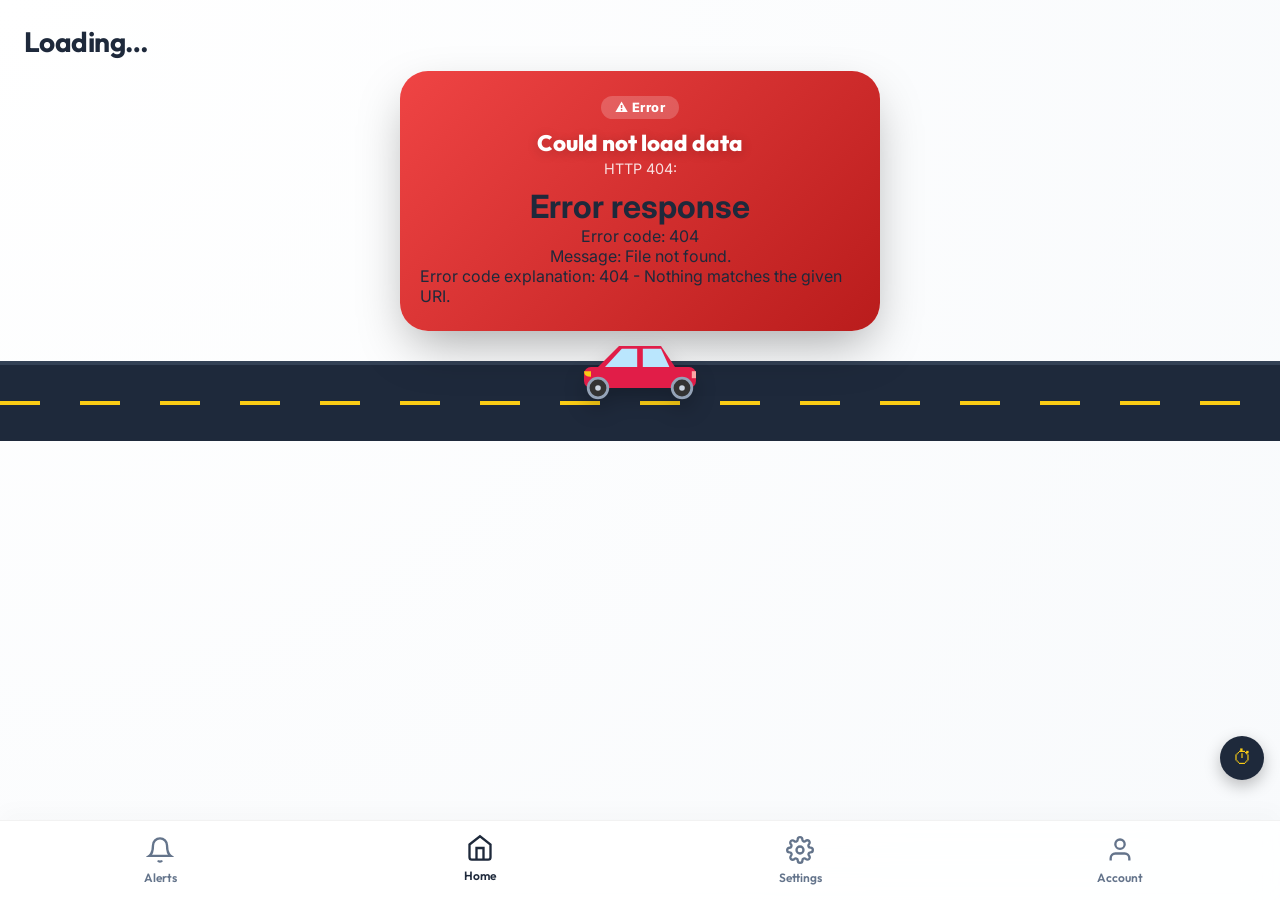
==== commit 05407e80: "Add Account view and update student info Introduce a new Account view and navigation item, wire up v" ====
--- a/index.html
+++ b/index.html
@@ -1,107 +1,249 @@
 <!DOCTYPE html>
 <html lang="en">
+
 <head>
     <meta charset="UTF-8">
     <meta name="viewport" content="width=device-width, initial-scale=1.0, maximum-scale=1.0, user-scalable=no">
+    <meta name="description"
+        content="Arcadia Commuter Assistant — Know before you go. Real-time class status, traffic ETA, and commute recommendations for Arcadia University students.">
     <title>Arcadia Commuter Assistant</title>
     <link rel="stylesheet" href="styles/style.css">
 </head>
+
 <body>
     <div class="app-container">
-        
-        <!-- Top Text -->
-        <header class="app-header">
-            <h1 class="sketchy-text" id="greeting-text">Loading…</h1>
-        </header>
-
-        <!-- Main Dashboard View -->
-        <main class="main-content">
+
+        <!-- HOME VIEW -->
+        <div id="view-home" class="view-section" style="padding-bottom: 90px;">
+            <header class="app-header">
+                <h1 class="app-greeting" id="greeting-text">Loading…</h1>
+            </header>
+
+            <main class="main-content">
+                <div id="main-card">
+                    <div class="card-badge">⏳ Loading…</div>
+                    <h2 class="card-heading" style="font-size:1.5rem">Fetching your schedule</h2>
+                    <p class="card-sub">Checking Canvas &amp; email…</p>
+                </div>
+
+            </main>
+
+            <div class="road-scene">
+                <div class="car-container">
+                    <svg class="car-svg" viewBox="0 0 100 50" xmlns="http://www.w3.org/2000/svg">
+                        <circle cx="20" cy="40" r="8" fill="#111" />
+                        <circle cx="80" cy="40" r="8" fill="#111" />
+                        <rect x="10" y="25" width="80" height="15" rx="5" fill="#e11d48" />
+                        <path d="M 25 25 L 35 10 L 65 10 L 80 25 Z" fill="#e11d48" />
+                        <path d="M 35 12 L 48 12 L 48 25 L 29 25 Z" fill="#bae6fd" />
+                        <path d="M 52 12 L 63 12 L 75 25 L 52 25 Z" fill="#bae6fd" />
+                        <path d="M 85 28 L 90 28 Q 90 32 85 32 Z" fill="#facc15" />
+                        <rect x="10" y="28" width="3" height="5" fill="#fca5a5" />
+                        <circle cx="20" cy="40" r="7" fill="#333" stroke="#94a3b8" stroke-width="2" />
+                        <circle cx="80" cy="40" r="7" fill="#333" stroke="#94a3b8" stroke-width="2" />
+                        <circle cx="20" cy="40" r="2" fill="#cbd5e1" />
+                        <circle cx="80" cy="40" r="2" fill="#cbd5e1" />
+                    </svg>
+                </div>
+                <div class="road">
+                    <div class="road-lines"></div>
+                </div>
+            </div>
+
+            <div id="home-widgets"></div>
+        </div>
+
+        <!-- SETTINGS VIEW -->
+        <div id="view-settings" class="view-section" style="display: none;">
+            <header class="app-header" style="padding: 0 0 20px 0;">
+                <h1 class="app-greeting">Settings</h1>
+            </header>
+
+            <div class="settings-group">
+                <div class="settings-item">
+                    <div class="settings-label">
+                        <strong>Time Format</strong>
+                        <span>Switch between 12-hour and 24-hour clock</span>
+                    </div>
+                    <label class="toggle-switch">
+                        <input type="checkbox" id="setting-24hr">
+                        <span class="slider round"></span>
+                    </label>
+                </div>
+
+                <div class="settings-item">
+                    <div class="settings-label">
+                        <strong>Dark Theme</strong>
+                        <span>Toggle dark mode</span>
+                    </div>
+                    <label class="toggle-switch">
+                        <input type="checkbox" id="setting-dark">
+                        <span class="slider round"></span>
+                    </label>
+                </div>
+            </div>
+
+            <div class="settings-group">
+                <h3 class="settings-group-title">Commute Settings</h3>
+                <div class="settings-item">
+                    <div class="settings-label">
+                        <strong>Time to School</strong>
+                        <span>Typical commute duration (minutes)</span>
+                    </div>
+                    <div>
+                        <input type="number" id="setting-commute-time" min="0" max="180" value="35"
+                            style="width: 70px; padding: 6px; border-radius: 8px; border: 1px solid rgba(0,0,0,0.1); font-family: var(--font-heading); text-align: center; font-size: 0.9rem; background: rgba(255,255,255,0.8); color: #1e293b;">
+                    </div>
+                </div>
+            </div>
+
+            <div class="settings-group">
+                <h3 class="settings-group-title">Notifications</h3>
+                <div class="settings-item">
+                    <div class="settings-label">
+                        <strong>Push Notifications</strong>
+                        <span>Receive alerts when classes are cancelled</span>
+                    </div>
+                    <label class="toggle-switch">
+                        <input type="checkbox" id="setting-push">
+                        <span class="slider round"></span>
+                    </label>
+                </div>
+                <div class="settings-item">
+                    <div class="settings-label">
+                        <strong>SMS Alerts</strong>
+                        <span>Get text messages for urgent changes</span>
+                    </div>
+                    <label class="toggle-switch">
+                        <input type="checkbox" id="setting-sms">
+                        <span class="slider round"></span>
+                    </label>
+                </div>
+            </div>
+
+            <div class="settings-group">
+                <h3 class="settings-group-title">Account</h3>
+                <button class="settings-btn" id="btn-clear-data">Clear Local Data</button>
+                <button class="settings-btn btn-danger" id="btn-logout">Logout</button>
+            </div>
+
+            <div class="settings-group" style="text-align: center; margin-top: 40px; margin-bottom: 20px;">
+                <h3 class="settings-group-title" style="margin-bottom: 6px;">About</h3>
+                <p style="font-size: 0.75rem; color: var(--text-muted); line-height: 1.6;">
+                    <strong>Arcadia Commuter Assistant</strong><br>
+                    Know before you go. Real-time class status and traffic ETAs.<br>
+                    Built with ❤️ for the Arcadia Hackathon.<br>
+                    <span style="opacity: 0.7; font-size: 0.7rem;">v1.0.0</span>
+                </p>
+
+                <div style="margin-top: 32px;">
+                    <p
+                        style="font-size: 0.65rem; color: var(--text-muted); margin-bottom: 10px; font-weight: 700; text-transform: uppercase; letter-spacing: 0.08em;">
+                        OG Concept Art "garbage.png"</p>
+                    <img src="Public/Images/garbage.png" alt="OG Concept Art"
+                        style="width: 100%; max-width: 280px; border-radius: 16px; border: 4px solid rgba(0,0,0,0.05); box-shadow: 0 10px 20px rgba(0,0,0,0.1);">
+                </div>
+            </div>
+        </div>
+
+        <!-- ACCOUNT VIEW -->
+        <div id="view-account" class="view-section" style="display: none; padding: 24px; padding-bottom: 90px;">
+            <header class="app-header" style="padding: 0 0 20px 0; display: flex; align-items: center; gap: 16px;">
+                <div style="width: 60px; height: 60px; border-radius: 50%; background: var(--brand-main); display: flex; justify-content: center; align-items: center; color: white; font-size: 24px; font-weight: bold; box-shadow: 0 4px 10px rgba(0,0,0,0.2);">
+                    KS
+                </div>
+                <div style="flex: 1;">
+                    <h1 class="app-greeting" style="margin: 0; font-size: 1.5rem; line-height: 1.2;">Kevin Sullivan</h1>
+                    <p style="margin: 0; font-size: 0.85rem; color: var(--text-muted);">ksullivan@arcadia.edu</p>
+                </div>
+                <button style="background: rgba(255,255,255,0.1); border: none; padding: 8px 12px; border-radius: 20px; color: var(--text-muted); font-size: 0.75rem; font-weight: 700; cursor: pointer;">Edit</button>
+            </header>
+
+            <div class="settings-group">
+                <h3 class="settings-group-title">Integrations</h3>
+                <div class="settings-item" style="cursor: pointer;">
+                    <div class="settings-label">
+                        <strong>Connect Google Maps</strong>
+                        <span>Sync your routes and saved places</span>
+                    </div>
+                    <div style="color: var(--text-muted); font-size: 1.2rem;">›</div>
+                </div>
+                <div class="settings-item" style="cursor: pointer;">
+                    <div class="settings-label">
+                        <strong>Sync Canvas Calendar</strong>
+                        <span>Automatically import all your courses</span>
+                    </div>
+                    <div style="color: #10b981; font-weight: 800; font-size: 0.75rem; background: rgba(16,185,129,0.15); padding: 4px 8px; border-radius: 12px;">CONNECTED</div>
+                </div>
+            </div>
+
+            <div class="settings-group">
+                <h3 class="settings-group-title">Preferences</h3>
+                <div class="settings-item" style="cursor: pointer;">
+                    <div class="settings-label">
+                        <strong>Home Address</strong>
+                        <span style="max-width: 200px; white-space: nowrap; overflow: hidden; text-overflow: ellipsis;">1234 Main St, Philadelphia, PA</span>
+                    </div>
+                    <div style="color: var(--text-muted); font-size: 1.2rem;">›</div>
+                </div>
+                <div class="settings-item" style="cursor: pointer;">
+                    <div class="settings-label">
+                        <strong>Default Transport</strong>
+                        <span>Driving</span>
+                    </div>
+                    <div style="color: var(--text-muted); font-size: 1.2rem;">›</div>
+                </div>
+            </div>
             
-            <!-- Red Class @ Time Box -->
-            <div class="red-class-card">
-                <h2>Class @ <br> Time</h2>
-                <div class="card-location">
-                    <span class="sketchy-text">Location</span>
-                </div>
-            </div>
-
-            <!-- Castle Image (Positioned to the right of the red block) -->
-            <div class="castle-container">
-                <!-- User can replace this with their castle image in Public/Images -->
-                <img src="Public/Images/castle.jpg" alt="Castle" class="castle-img" onerror="this.style.display='none'; this.parentElement.classList.add('no-image'); this.parentElement.innerHTML='<div style=\'padding: 10px;\'>Castle Image Here<br><br><small>Drop your image in Public/Images/castle.jpg</small></div>';">
-            </div>
-
-        </main>
-
-        <!-- The Road and Car Animation -->
-        <div class="road-scene">
-            <!-- The Car -->
-            <div class="car-container">
-                <!-- Premium SVG of a red semi-realistic/modern cute car -->
-                <svg class="car-svg" viewBox="0 0 100 50" xmlns="http://www.w3.org/2000/svg">
-                    <!-- Wheels (Back background) -->
-                    <circle cx="20" cy="40" r="8" fill="#111" />
-                    <circle cx="80" cy="40" r="8" fill="#111" />
-                    
-                    <!-- Car Body Bottom -->
-                    <rect x="10" y="25" width="80" height="15" rx="5" fill="#e11d48" />
-                    
-                    <!-- Car Body Top (Cabin) -->
-                    <path d="M 25 25 L 35 10 L 65 10 L 80 25 Z" fill="#e11d48" />
-                    
-                    <!-- Windows -->
-                    <path d="M 35 12 L 48 12 L 48 25 L 29 25 Z" fill="#bae6fd" />
-                    <path d="M 52 12 L 63 12 L 75 25 L 52 25 Z" fill="#bae6fd" />
-                    
-                    <!-- Headlight / Taillight -->
-                    <path d="M 85 28 L 90 28 Q 90 32 85 32 Z" fill="#facc15" /> <!-- Headlight -->
-                    <rect x="10" y="28" width="3" height="5" fill="#fca5a5" /> <!-- Taillight -->
-
-                    <!-- Front Wheels (Foreground) -->
-                    <circle cx="20" cy="40" r="7" fill="#333" stroke="#94a3b8" stroke-width="2" />
-                    <circle cx="80" cy="40" r="7" fill="#333" stroke="#94a3b8" stroke-width="2" />
-                    <circle cx="20" cy="40" r="2" fill="#cbd5e1" />
-                    <circle cx="80" cy="40" r="2" fill="#cbd5e1" />
-                </svg>
-            </div>
-            
-            <!-- Road with moving dash line -->
-            <div class="road">
-                <div class="road-lines"></div>
+            <div class="settings-group">
+                <h3 class="settings-group-title">Danger Zone</h3>
+                <button class="settings-btn btn-danger" style="margin-top: 10px;">Delete Account</button>
             </div>
         </div>
 
-        <!-- Bottom Navigation Bar -->
+        <!-- Bottom Navigation -->
         <nav class="bottom-nav">
-            <!-- Alerts Icon -->
-            <a href="#" class="nav-item">
+            <!-- Alerts -->
+            <a href="#" class="nav-item" id="nav-alerts">
                 <svg class="nav-icon" viewBox="0 0 24 24" fill="none" stroke="currentColor">
                     <path d="M18 8A6 6 0 0 0 6 8c0 7-3 9-3 9h18s-3-2-3-9"></path>
                     <path d="M13.73 21a2 2 0 0 1-3.46 0"></path>
                 </svg>
-                <span class="nav-label sketchy-text">Alerts</span>
-            </a>
-            
-            <!-- Account Icon -->
-            <a href="#" class="nav-item active">
+                <span class="nav-label">Alerts</span>
+            </a>
+
+            <!-- Home (active) -->
+            <a href="#" class="nav-item active" id="nav-home">
+                <svg class="nav-icon" viewBox="0 0 24 24" fill="none" stroke="currentColor">
+                    <path d="M3 9l9-7 9 7v11a2 2 0 0 1-2 2H5a2 2 0 0 1-2-2z"></path>
+                    <polyline points="9 22 9 12 15 12 15 22"></polyline>
+                </svg>
+                <span class="nav-label">Home</span>
+            </a>
+
+            <!-- Settings -->
+            <a href="#" class="nav-item" id="nav-settings">
+                <svg class="nav-icon" viewBox="0 0 24 24" fill="none" stroke="currentColor">
+                    <circle cx="12" cy="12" r="3"></circle>
+                    <path
+                        d="M19.4 15a1.65 1.65 0 0 0 .33 1.82l.06.06a2 2 0 0 1 0 2.83 2 2 0 0 1-2.83 0l-.06-.06a1.65 1.65 0 0 0-1.82-.33 1.65 1.65 0 0 0-1 1.51V21a2 2 0 0 1-2 2 2 2 0 0 1-2-2v-.09A1.65 1.65 0 0 0 9 19.4a1.65 1.65 0 0 0-1.82.33l-.06.06a2 2 0 0 1-2.83 0 2 2 0 0 1 0-2.83l.06-.06a1.65 1.65 0 0 0 .33-1.82 1.65 1.65 0 0 0-1.51-1H3a2 2 0 0 1-2-2 2 2 0 0 1 2-2h.09A1.65 1.65 0 0 0 4.6 9a1.65 1.65 0 0 0-.33-1.82l-.06-.06a2 2 0 0 1 0-2.83 2 2 0 0 1 2.83 0l.06.06a1.65 1.65 0 0 0 1.82.33H9a1.65 1.65 0 0 0 1-1.51V3a2 2 0 0 1 2-2 2 2 0 0 1 2 2v.09a1.65 1.65 0 0 0 1 1.51 1.65 1.65 0 0 0 1.82-.33l.06-.06a2 2 0 0 1 2.83 0 2 2 0 0 1 0 2.83l-.06.06a1.65 1.65 0 0 0-.33 1.82V9a1.65 1.65 0 0 0 1.51 1H21a2 2 0 0 1 2 2 2 2 0 0 1-2 2h-.09a1.65 1.65 0 0 0-1.51 1z">
+                    </path>
+                </svg>
+                <span class="nav-label">Settings</span>
+            </a>
+
+            <!-- Account -->
+            <a href="#" class="nav-item" id="nav-account">
                 <svg class="nav-icon" viewBox="0 0 24 24" fill="none" stroke="currentColor">
                     <path d="M20 21v-2a4 4 0 0 0-4-4H8a4 4 0 0 0-4 4v2"></path>
                     <circle cx="12" cy="7" r="4"></circle>
                 </svg>
-                <span class="nav-label sketchy-text">Account</span>
-            </a>
-            
-            <!-- Settings Icon -->
-            <a href="#" class="nav-item">
-                <svg class="nav-icon" viewBox="0 0 24 24" fill="none" stroke="currentColor">
-                    <circle cx="12" cy="12" r="3"></circle>
-                    <path d="M19.4 15a1.65 1.65 0 0 0 .33 1.82l.06.06a2 2 0 0 1 0 2.83 2 2 0 0 1-2.83 0l-.06-.06a1.65 1.65 0 0 0-1.82-.33 1.65 1.65 0 0 0-1 1.51V21a2 2 0 0 1-2 2 2 2 0 0 1-2-2v-.09A1.65 1.65 0 0 0 9 19.4a1.65 1.65 0 0 0-1.82.33l-.06.06a2 2 0 0 1-2.83 0 2 2 0 0 1 0-2.83l.06-.06a1.65 1.65 0 0 0 .33-1.82 1.65 1.65 0 0 0-1.51-1H3a2 2 0 0 1-2-2 2 2 0 0 1 2-2h.09A1.65 1.65 0 0 0 4.6 9a1.65 1.65 0 0 0-.33-1.82l-.06-.06a2 2 0 0 1 0-2.83 2 2 0 0 1 2.83 0l.06.06a1.65 1.65 0 0 0 1.82.33H9a1.65 1.65 0 0 0 1-1.51V3a2 2 0 0 1 2-2 2 2 0 0 1 2 2v.09a1.65 1.65 0 0 0 1 1.51 1.65 1.65 0 0 0 1.82-.33l.06-.06a2 2 0 0 1 2.83 0 2 2 0 0 1 0 2.83l-.06.06a1.65 1.65 0 0 0-.33 1.82V9a1.65 1.65 0 0 0 1.51 1H21a2 2 0 0 1 2 2 2 2 0 0 1-2 2h-.09a1.65 1.65 0 0 0-1.51 1z"></path>
-                </svg>
-                <span class="nav-label sketchy-text">Settings</span>
+                <span class="nav-label">Account</span>
             </a>
         </nav>
-        
+
     </div>
     <script type="module" src="JS/app.js"></script>
 </body>
-</html>
+
+</html>
--- a/styles/style.css
+++ b/styles/style.css
@@ -6,14 +6,16 @@
 
 :root {
   /* Arcadia Brand Colors */
-  --hue-brand: 350; 
+  --hue-brand: 350;
   --sat-brand: 85%;
   --brand-light: hsl(var(--hue-brand), var(--sat-brand), 95%);
-  --brand-main: hsl(var(--hue-brand), var(--sat-brand), 45%); /* The Red */
+  --brand-main: hsl(var(--hue-brand), var(--sat-brand), 45%);
+  /* The Red */
   --brand-dark: hsl(var(--hue-brand), var(--sat-brand), 30%);
 
   /* Backgrounds */
   --bg-primary: #f8fafc;
+  --bg-gradient-start: #ffffff;
   --bg-glass: rgba(255, 255, 255, 0.85);
 
   /* Typography */
@@ -29,7 +31,21 @@
   --shadow-red: 0 20px 40px -10px hsla(var(--hue-brand), var(--sat-brand), 45%, 0.4);
 }
 
-* { box-sizing: border-box; margin: 0; padding: 0; }
+body.dark-mode {
+  --bg-primary: #0f172a;
+  --bg-gradient-start: #1e293b;
+  --bg-glass: rgba(15, 23, 42, 0.85);
+  --text-primary: #f8fafc;
+  --text-muted: #94a3b8;
+  --shadow-sm: 0 4px 6px -1px rgba(0, 0, 0, 0.5);
+  --shadow-md: 0 10px 25px -5px rgba(0, 0, 0, 0.6);
+}
+
+* {
+  box-sizing: border-box;
+  margin: 0;
+  padding: 0;
+}
 
 body {
   font-family: var(--font-base);
@@ -37,7 +53,8 @@
   color: var(--text-primary);
   height: 100vh;
   width: 100vw;
-  overflow: hidden; /* Prevent scrolling, act like an app */
+  overflow-x: hidden;
+  overflow-y: auto;
   display: flex;
   flex-direction: column;
 }
@@ -49,7 +66,7 @@
   height: 100%;
   width: 100%;
   position: relative;
-  background: radial-gradient(circle at top left, #ffffff, var(--bg-primary));
+  background: radial-gradient(circle at top left, var(--bg-gradient-start), var(--bg-primary));
   box-shadow: var(--shadow-md);
 }
 
@@ -59,7 +76,7 @@
   z-index: 10;
 }
 
-.app-header h1 {
+.app-greeting {
   font-family: var(--font-heading);
   font-size: 1.75rem;
   font-weight: 700;
@@ -73,15 +90,18 @@
   position: relative;
   padding: 0 24px;
   display: flex;
-  align-items: center; 
+  align-items: center;
   justify-content: center;
-}
-
-/* The Big Red Card */
-.red-class-card {
+  min-height: 240px;
+}
+
+/* The Big Red Card — now #main-card, styled via app.js phase3-styles */
+/* Keep .red-class-card as an alias for backward compat */
+.red-class-card,
+#main-card {
   width: 90%;
   max-width: 500px;
-  min-height: 300px;
+  min-height: 260px;
   background: linear-gradient(135deg, var(--brand-main), hsl(340, 85%, 40%));
   border-radius: 28px;
   box-shadow: var(--shadow-red);
@@ -92,9 +112,11 @@
   align-items: center;
   z-index: 5;
   transition: transform 0.3s cubic-bezier(0.34, 1.56, 0.64, 1);
-}
-
-.red-class-card:hover {
+  padding: 24px 20px;
+}
+
+.red-class-card:hover,
+#main-card:hover {
   transform: translateY(-8px) scale(1.02);
 }
 
@@ -104,7 +126,7 @@
   font-size: 3rem;
   text-align: center;
   line-height: 1.1;
-  text-shadow: 0 2px 10px rgba(0,0,0,0.2);
+  text-shadow: 0 2px 10px rgba(0, 0, 0, 0.2);
 }
 
 .red-class-card .card-location {
@@ -121,10 +143,12 @@
 .castle-container {
   position: absolute;
   right: -20px;
-  bottom: 0px; /* Rest on top of the road */
+  bottom: 0px;
+  /* Rest on top of the road */
   width: 220px;
   height: 180px;
   z-index: 1;
+  border-radius: 16px;
 }
 
 .castle-img {
@@ -132,7 +156,8 @@
   height: 100%;
   object-fit: contain;
   object-position: bottom;
-  filter: drop-shadow(0 10px 15px rgba(0,0,0,0.1));
+  border-radius: 16px;
+  filter: drop-shadow(0 10px 15px rgba(0, 0, 0, 0.1));
 }
 
 /* Placeholder styling if image fails to load */
@@ -154,8 +179,9 @@
 .road-scene {
   position: relative;
   width: 100%;
-  height: 140px;
-  margin-bottom: 80px; /* Space for the bottom nav */
+  height: 110px;
+  margin-bottom: 80px;
+  /* Space for the bottom nav */
   display: flex;
   flex-direction: column;
   justify-content: flex-end;
@@ -163,7 +189,8 @@
 
 .car-container {
   position: absolute;
-  bottom: 35px; /* Above the road line */
+  bottom: 35px;
+  /* Above the road line */
   left: 50%;
   transform: translateX(-50%);
   width: 140px;
@@ -174,13 +201,18 @@
 .car-svg {
   width: 100%;
   height: auto;
-  filter: drop-shadow(0 10px 10px rgba(0,0,0,0.2));
+  filter: drop-shadow(0 10px 10px rgba(0, 0, 0, 0.2));
   transform: scaleX(-1);
 }
 
 @keyframes car-bounce {
-  from { transform: translateX(-50%) translateY(0); }
-  to { transform: translateX(-50%) translateY(-4px); }
+  from {
+    transform: translateX(-50%) translateY(0);
+  }
+
+  to {
+    transform: translateX(-50%) translateY(-4px);
+  }
 }
 
 .road {
@@ -196,7 +228,8 @@
   position: absolute;
   top: 50%;
   left: 0;
-  width: 200%; /* Double width to animate seamlessly */
+  width: 200%;
+  /* Double width to animate seamlessly */
   height: 4px;
   transform: translateY(-50%);
   background-image: linear-gradient(to right, #facc15 50%, transparent 50%);
@@ -205,26 +238,32 @@
 }
 
 @keyframes road-move {
-  from { transform: translateY(-50%) translateX(0); }
-  to { transform: translateY(-50%) translateX(80px); }
+  from {
+    transform: translateY(-50%) translateX(0);
+  }
+
+  to {
+    transform: translateY(-50%) translateX(-80px);
+  }
 }
 
 /* Bottom Navigation */
 .bottom-nav {
-  position: absolute;
+  position: fixed;
   bottom: 0;
   left: 0;
   width: 100%;
   height: 80px;
   background: var(--bg-glass);
   backdrop-filter: var(--glass-blur);
-  border-top: 1px solid rgba(0,0,0,0.05);
+  border-top: 1px solid rgba(0, 0, 0, 0.05);
   display: flex;
   justify-content: space-around;
   align-items: center;
-  padding-bottom: env(safe-area-inset-bottom, 0px); /* iPhone notch support */
+  padding-bottom: env(safe-area-inset-bottom, 0px);
+  /* iPhone notch support */
   z-index: 50;
-  box-shadow: 0 -10px 20px rgba(0,0,0,0.02);
+  box-shadow: 0 -10px 20px rgba(0, 0, 0, 0.02);
 }
 
 .nav-item {
@@ -238,7 +277,8 @@
   width: 33%;
 }
 
-.nav-item:hover, .nav-item.active {
+.nav-item:hover,
+.nav-item.active {
   color: var(--text-primary);
   transform: translateY(-2px);
 }
@@ -257,6 +297,7 @@
 
 /* Hand sketched look tweaks (Optional stylistic choice) */
 .sketchy-text {
-  font-family: 'Comic Sans MS', 'Chalkboard SE', sans-serif; /* For the scribbled effect from image */
+  font-family: 'Comic Sans MS', 'Chalkboard SE', sans-serif;
+  /* For the scribbled effect from image */
   transform: rotate(-2deg);
-}
+}
